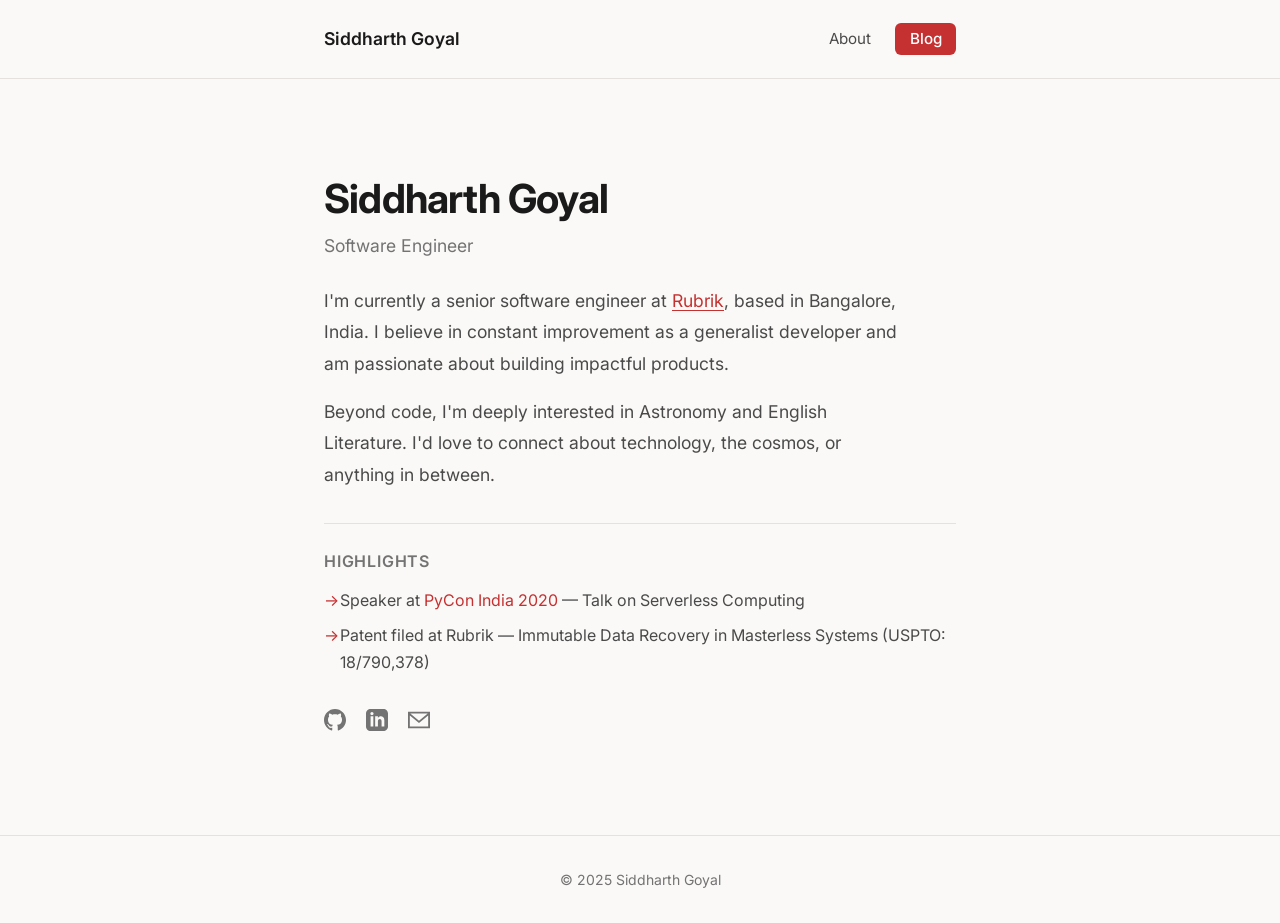
==== index.html @ 71cabbe2 "Redesign website with minimal theme and add blog system" ====
<!DOCTYPE html>
<html lang="en">

<head>
  <meta charset="UTF-8">
  <meta name="viewport" content="width=device-width, initial-scale=1.0">

  <title>Siddharth Goyal</title>
  <meta name="description" content="Software Engineer. Building things and exploring ideas.">

  <!-- Open Graph -->
  <meta property="og:type" content="website">
  <meta property="og:url" content="https://sid22.dev/">
  <meta property="og:title" content="Siddharth Goyal">
  <meta property="og:description" content="Software Engineer. Building things and exploring ideas.">
  <meta property="og:image" content="https://sid22.dev/metaimg.png">

  <!-- Twitter -->
  <meta property="twitter:card" content="summary_large_image">
  <meta property="twitter:url" content="https://sid22.dev/">
  <meta property="twitter:title" content="Siddharth Goyal">
  <meta property="twitter:description" content="Software Engineer. Building things and exploring ideas.">
  <meta property="twitter:image" content="https://sid22.dev/metaimg.png">

  <!-- Theme -->
  <meta name="theme-color" content="#faf9f7">

  <!-- Fonts -->
  <link rel="preconnect" href="https://fonts.googleapis.com">
  <link rel="preconnect" href="https://fonts.gstatic.com" crossorigin>
  <link href="https://fonts.googleapis.com/css2?family=Inter:wght@400;500;600;700&display=swap" rel="stylesheet">

  <link rel="stylesheet" href="styles.css">

  <!-- Google Analytics -->
  <script async src="https://www.googletagmanager.com/gtag/js?id=UA-80497355-2"></script>
  <script>
    window.dataLayer = window.dataLayer || [];
    function gtag() { dataLayer.push(arguments); }
    gtag('js', new Date());
    gtag('config', 'UA-80497355-2');
  </script>
</head>

<body>
  <header>
    <div class="container">
      <nav>
        <a href="/" class="nav-brand">Siddharth Goyal</a>
        <ul class="nav-links">
          <li><a href="/about.html">About</a></li>
          <li><a href="/blog/" class="nav-btn">Blog</a></li>
        </ul>
      </nav>
    </div>
  </header>

  <main>
    <div class="container">
      <section class="hero">
        <h1>Siddharth Goyal</h1>
        <p class="hero-subtitle">Software Engineer</p>
        <p class="hero-bio">
          I'm currently a senior software engineer at <a href="https://www.rubrik.com/" target="_blank"
            rel="noopener">Rubrik</a>,
          based in Bangalore, India. I believe in constant improvement as a generalist developer and
          am passionate about building impactful products.
        </p>
        <p class="hero-bio">
          Beyond code, I'm deeply interested in Astronomy and English Literature.
          I'd love to connect about technology, the cosmos, or anything in between.
        </p>

        <div class="highlights">
          <h3>Highlights</h3>
          <ul>
            <li>
              Speaker at <a href="https://www.youtube.com/watch?v=t4P8tr6m0ns" target="_blank" rel="noopener">PyCon
                India 2020</a> — Talk on Serverless Computing
            </li>
            <li>
              Patent filed at Rubrik — Immutable Data Recovery in Masterless Systems (USPTO: 18/790,378)
            </li>
          </ul>
        </div>

        <div class="social-links">
          <a href="https://github.com/sid22" target="_blank" rel="noopener" aria-label="GitHub">
            <svg xmlns="http://www.w3.org/2000/svg" viewBox="0 0 24 24" fill="currentColor">
              <path
                d="M12 0c-6.626 0-12 5.373-12 12 0 5.302 3.438 9.8 8.207 11.387.599.111.793-.261.793-.577v-2.234c-3.338.726-4.033-1.416-4.033-1.416-.546-1.387-1.333-1.756-1.333-1.756-1.089-.745.083-.729.083-.729 1.205.084 1.839 1.237 1.839 1.237 1.07 1.834 2.807 1.304 3.492.997.107-.775.418-1.305.762-1.604-2.665-.305-5.467-1.334-5.467-5.931 0-1.311.469-2.381 1.236-3.221-.124-.303-.535-1.524.117-3.176 0 0 1.008-.322 3.301 1.23.957-.266 1.983-.399 3.003-.404 1.02.005 2.047.138 3.006.404 2.291-1.552 3.297-1.23 3.297-1.23.653 1.653.242 2.874.118 3.176.77.84 1.235 1.911 1.235 3.221 0 4.609-2.807 5.624-5.479 5.921.43.372.823 1.102.823 2.222v3.293c0 .319.192.694.801.576 4.765-1.589 8.199-6.086 8.199-11.386 0-6.627-5.373-12-12-12z" />
            </svg>
          </a>
          <a href="https://www.linkedin.com/in/siddharth22/" target="_blank" rel="noopener" aria-label="LinkedIn">
            <svg xmlns="http://www.w3.org/2000/svg" viewBox="0 0 24 24" fill="currentColor">
              <path
                d="M19 0h-14c-2.761 0-5 2.239-5 5v14c0 2.761 2.239 5 5 5h14c2.762 0 5-2.239 5-5v-14c0-2.761-2.238-5-5-5zm-11 19h-3v-11h3v11zm-1.5-12.268c-.966 0-1.75-.79-1.75-1.764s.784-1.764 1.75-1.764 1.75.79 1.75 1.764-.783 1.764-1.75 1.764zm13.5 12.268h-3v-5.604c0-3.368-4-3.113-4 0v5.604h-3v-11h3v1.765c1.396-2.586 7-2.777 7 2.476v6.759z" />
            </svg>
          </a>
          <a href="mailto:contact@sid22.dev" aria-label="Email">
            <svg xmlns="http://www.w3.org/2000/svg" viewBox="0 0 24 24" fill="currentColor">
              <path
                d="M0 3v18h24v-18h-24zm21.518 2l-9.518 7.713-9.518-7.713h19.036zm-19.518 14v-11.817l10 8.104 10-8.104v11.817h-20z" />
            </svg>
          </a>
        </div>
      </section>
    </div>
  </main>

  <footer>
    <div class="container">
      <p>&copy; 2025 Siddharth Goyal</p>
    </div>
  </footer>
</body>

</html>
---- styles.css ----
/* ==========================================================================
   CSS Variables & Base Styles
   ========================================================================== */

:root {
  --bg-primary: #faf9f7;
  --bg-secondary: #f0eeeb;
  --text-primary: #1a1a1a;
  --text-secondary: #4a4a4a;
  --text-muted: #737373;
  --accent: #c53030;
  --accent-hover: #e53e3e;
  --border: #e5e2de;
  --font-sans: 'Inter', -apple-system, BlinkMacSystemFont, 'Segoe UI', Roboto, sans-serif;
  --font-mono: 'JetBrains Mono', 'Fira Code', monospace;
  --max-width: 680px;
  --transition: 0.2s ease;
}

* {
  margin: 0;
  padding: 0;
  box-sizing: border-box;
}

html {
  font-size: 16px;
  scroll-behavior: smooth;
}

body {
  font-family: var(--font-sans);
  background-color: var(--bg-primary);
  color: var(--text-primary);
  line-height: 1.7;
  min-height: 100vh;
  display: flex;
  flex-direction: column;
  -webkit-font-smoothing: antialiased;
  -moz-osx-font-smoothing: grayscale;
}

/* ==========================================================================
   Layout
   ========================================================================== */

.container {
  max-width: var(--max-width);
  margin: 0 auto;
  padding: 0 1.5rem;
  width: 100%;
}

main {
  flex: 1;
  padding: 2rem 0;
}

/* ==========================================================================
   Header & Navigation
   ========================================================================== */

header {
  padding: 1.5rem 0;
  border-bottom: 1px solid var(--border);
}

nav {
  display: flex;
  justify-content: space-between;
  align-items: center;
}

.nav-brand {
  font-weight: 600;
  font-size: 1.1rem;
  color: var(--text-primary);
  text-decoration: none;
  transition: color var(--transition);
}

.nav-brand:hover {
  color: var(--accent);
}

.nav-links {
  display: flex;
  gap: 1.5rem;
  list-style: none;
}

.nav-links a {
  color: var(--text-secondary);
  text-decoration: none;
  font-size: 0.95rem;
  transition: color var(--transition);
}

.nav-links a:hover,
.nav-links a.active {
  color: var(--text-primary);
}

.nav-btn {
  background: var(--accent);
  color: #ffffff !important;
  padding: 0.4rem 0.9rem;
  border-radius: 6px;
  font-weight: 500;
  transition: background var(--transition);
}

.nav-btn:hover {
  background: var(--accent-hover);
  color: #ffffff !important;
}

/* ==========================================================================
   Typography
   ========================================================================== */

h1 {
  font-size: 2.5rem;
  font-weight: 700;
  letter-spacing: -0.02em;
  margin-bottom: 0.5rem;
  line-height: 1.2;
}

h2 {
  font-size: 1.5rem;
  font-weight: 600;
  margin-bottom: 1rem;
  color: var(--text-secondary);
}

h3 {
  font-size: 1.25rem;
  font-weight: 600;
  margin-bottom: 0.75rem;
}

p {
  color: var(--text-secondary);
  margin-bottom: 1rem;
}

a {
  color: var(--accent);
  text-decoration: none;
  transition: color var(--transition);
}

a:hover {
  color: var(--accent-hover);
}

/* ==========================================================================
   Hero Section (Home)
   ========================================================================== */

.hero {
  padding: 4rem 0;
}

.hero-subtitle {
  font-size: 1.1rem;
  color: var(--text-muted);
  margin-bottom: 1.5rem;
  font-weight: 400;
}

.hero-bio {
  font-size: 1.1rem;
  line-height: 1.8;
  max-width: 580px;
}

.hero-bio a {
  text-decoration: underline;
  text-underline-offset: 3px;
}

/* ==========================================================================
   Social Links
   ========================================================================== */

.social-links {
  display: flex;
  gap: 1.25rem;
  margin-top: 2rem;
}

.social-links a {
  color: var(--text-muted);
  transition: color var(--transition);
}

.social-links a:hover {
  color: var(--text-primary);
}

.social-links svg {
  width: 22px;
  height: 22px;
}

/* ==========================================================================
   Highlights Section
   ========================================================================== */

.highlights {
  margin-top: 2rem;
  padding-top: 1.5rem;
  border-top: 1px solid var(--border);
}

.highlights h3 {
  font-size: 1rem;
  font-weight: 600;
  color: var(--text-muted);
  margin-bottom: 0.75rem;
  text-transform: uppercase;
  letter-spacing: 0.05em;
}

.highlights ul {
  list-style: none;
}

.highlights li {
  color: var(--text-secondary);
  margin-bottom: 0.5rem;
  padding-left: 1rem;
  position: relative;
}

.highlights li::before {
  content: '→';
  position: absolute;
  left: 0;
  color: var(--accent);
}

/* ==========================================================================
   Blog List
   ========================================================================== */

.page-title {
  margin-bottom: 2rem;
  padding-bottom: 1rem;
  border-bottom: 1px solid var(--border);
}

.posts-year {
  font-size: 1.25rem;
  font-weight: 600;
  color: var(--text-muted);
  margin: 2rem 0 1rem 0;
}

.posts-year:first-of-type {
  margin-top: 0;
}

.posts-list {
  list-style: none;
}

.post-item {
  padding: 1rem 0;
  border-bottom: 1px solid var(--border);
}

.post-item:last-child {
  border-bottom: none;
}

.post-link {
  display: block;
  color: var(--text-primary);
  text-decoration: none;
  transition: color var(--transition);
}

.post-link:hover {
  color: var(--accent);
}

.post-title {
  font-size: 1.1rem;
  font-weight: 500;
  margin-bottom: 0.25rem;
}

.post-meta {
  font-size: 0.875rem;
  color: var(--text-muted);
}

.post-excerpt {
  font-size: 0.95rem;
  color: var(--text-secondary);
  margin-top: 0.5rem;
}

/* ==========================================================================
   Blog Post Content
   ========================================================================== */

.post-header {
  margin-bottom: 2rem;
  padding-bottom: 1.5rem;
  border-bottom: 1px solid var(--border);
}

.post-header h1 {
  margin-bottom: 0.75rem;
}

.post-header .post-meta {
  font-size: 0.95rem;
}

.post-content {
  font-size: 1.05rem;
}

.post-content h2 {
  color: var(--text-primary);
  margin-top: 2.5rem;
  margin-bottom: 1rem;
  font-size: 1.5rem;
}

.post-content h3 {
  color: var(--text-primary);
  margin-top: 2rem;
  margin-bottom: 0.75rem;
}

.post-content p {
  margin-bottom: 1.25rem;
}

.post-content ul,
.post-content ol {
  margin-bottom: 1.25rem;
  padding-left: 1.5rem;
  color: var(--text-secondary);
}

.post-content li {
  margin-bottom: 0.5rem;
}

.post-content code {
  font-family: var(--font-mono);
  font-size: 0.9em;
  background: var(--bg-secondary);
  padding: 0.2em 0.4em;
  border-radius: 4px;
  color: var(--accent);
}

.post-content pre {
  background: var(--bg-secondary);
  padding: 1.25rem;
  border-radius: 8px;
  overflow-x: auto;
  margin-bottom: 1.5rem;
  border: 1px solid var(--border);
}

.post-content pre code {
  background: none;
  padding: 0;
  color: var(--text-primary);
}

.post-content blockquote {
  border-left: 3px solid var(--accent);
  padding-left: 1rem;
  margin: 1.5rem 0;
  color: var(--text-secondary);
  font-style: italic;
}

.post-content img {
  max-width: 100%;
  height: auto;
  border-radius: 8px;
  margin: 1.5rem 0;
}

.post-content hr {
  border: none;
  border-top: 1px solid var(--border);
  margin: 2rem 0;
}

/* Back link */
.back-link {
  display: inline-flex;
  align-items: center;
  gap: 0.5rem;
  color: var(--text-muted);
  font-size: 0.9rem;
  margin-bottom: 2rem;
  text-decoration: none;
}

.back-link:hover {
  color: var(--text-primary);
}

/* ==========================================================================
   About Page
   ========================================================================== */

.about-content {
  padding: 2rem 0;
}

.about-content h1 {
  margin-bottom: 1.5rem;
}

.about-content p {
  font-size: 1.05rem;
  margin-bottom: 1.25rem;
}

/* ==========================================================================
   Footer
   ========================================================================== */

footer {
  padding: 2rem 0;
  border-top: 1px solid var(--border);
  text-align: center;
}

footer p {
  color: var(--text-muted);
  font-size: 0.875rem;
  margin: 0;
}

/* ==========================================================================
   Responsive
   ========================================================================== */

@media (max-width: 640px) {
  h1 {
    font-size: 2rem;
  }

  .hero {
    padding: 2.5rem 0;
  }

  .hero-bio {
    font-size: 1rem;
  }

  .nav-links {
    gap: 1rem;
  }
}

/* ==========================================================================
   Loading State
   ========================================================================== */

.loading {
  text-align: center;
  padding: 3rem 0;
  color: var(--text-muted);
}

.error {
  text-align: center;
  padding: 3rem 0;
  color: #ef4444;
}
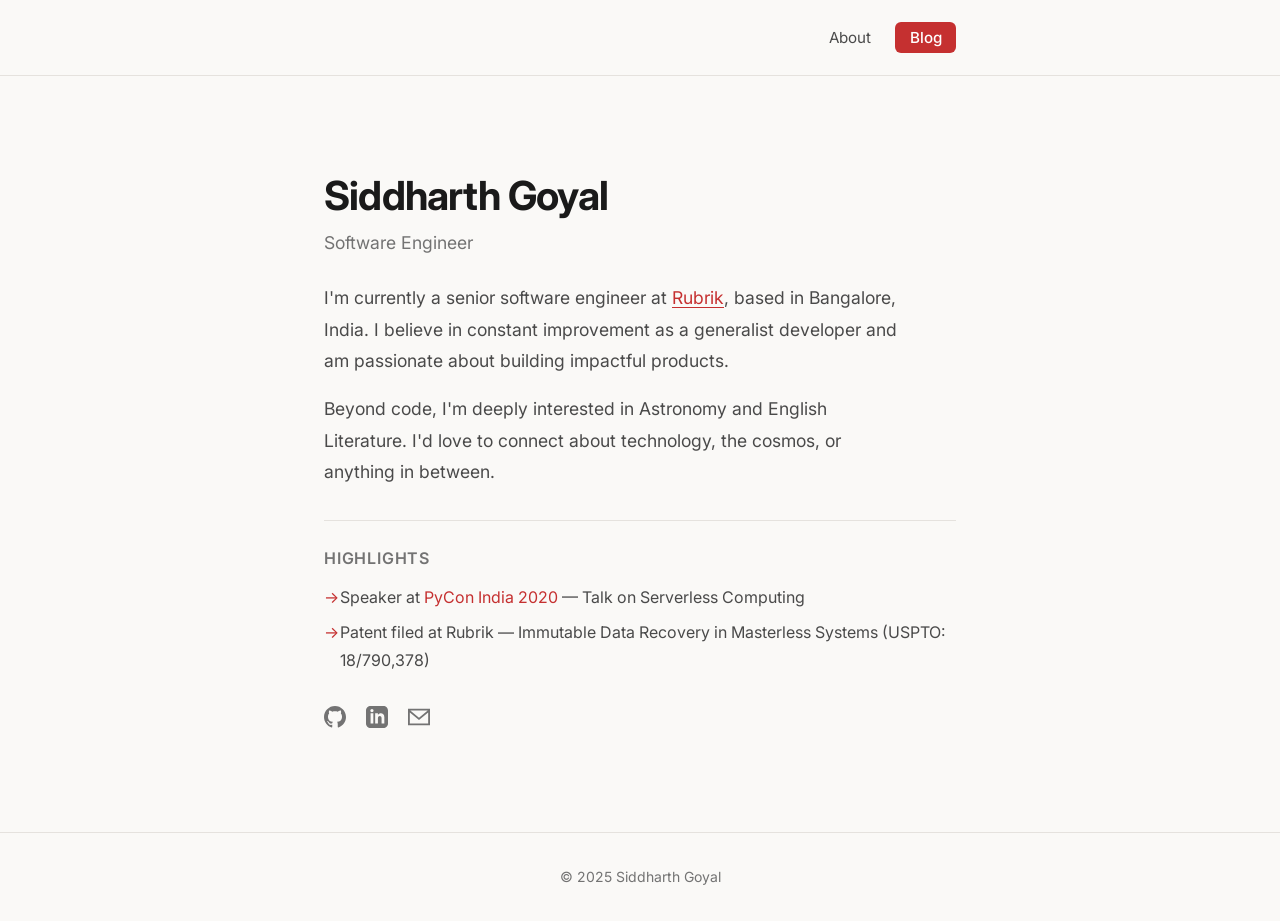
==== commit 304f45e5: "Remove brand name from navigation" ====
--- a/index.html
+++ b/index.html
@@ -46,7 +46,7 @@
   <header>
     <div class="container">
       <nav>
-        <a href="/" class="nav-brand">Siddharth Goyal</a>
+        <a href="/" class="nav-brand"></a>
         <ul class="nav-links">
           <li><a href="/about.html">About</a></li>
           <li><a href="/blog/" class="nav-btn">Blog</a></li>
@@ -115,4 +115,4 @@
   </footer>
 </body>
 
-</html>+</html>
